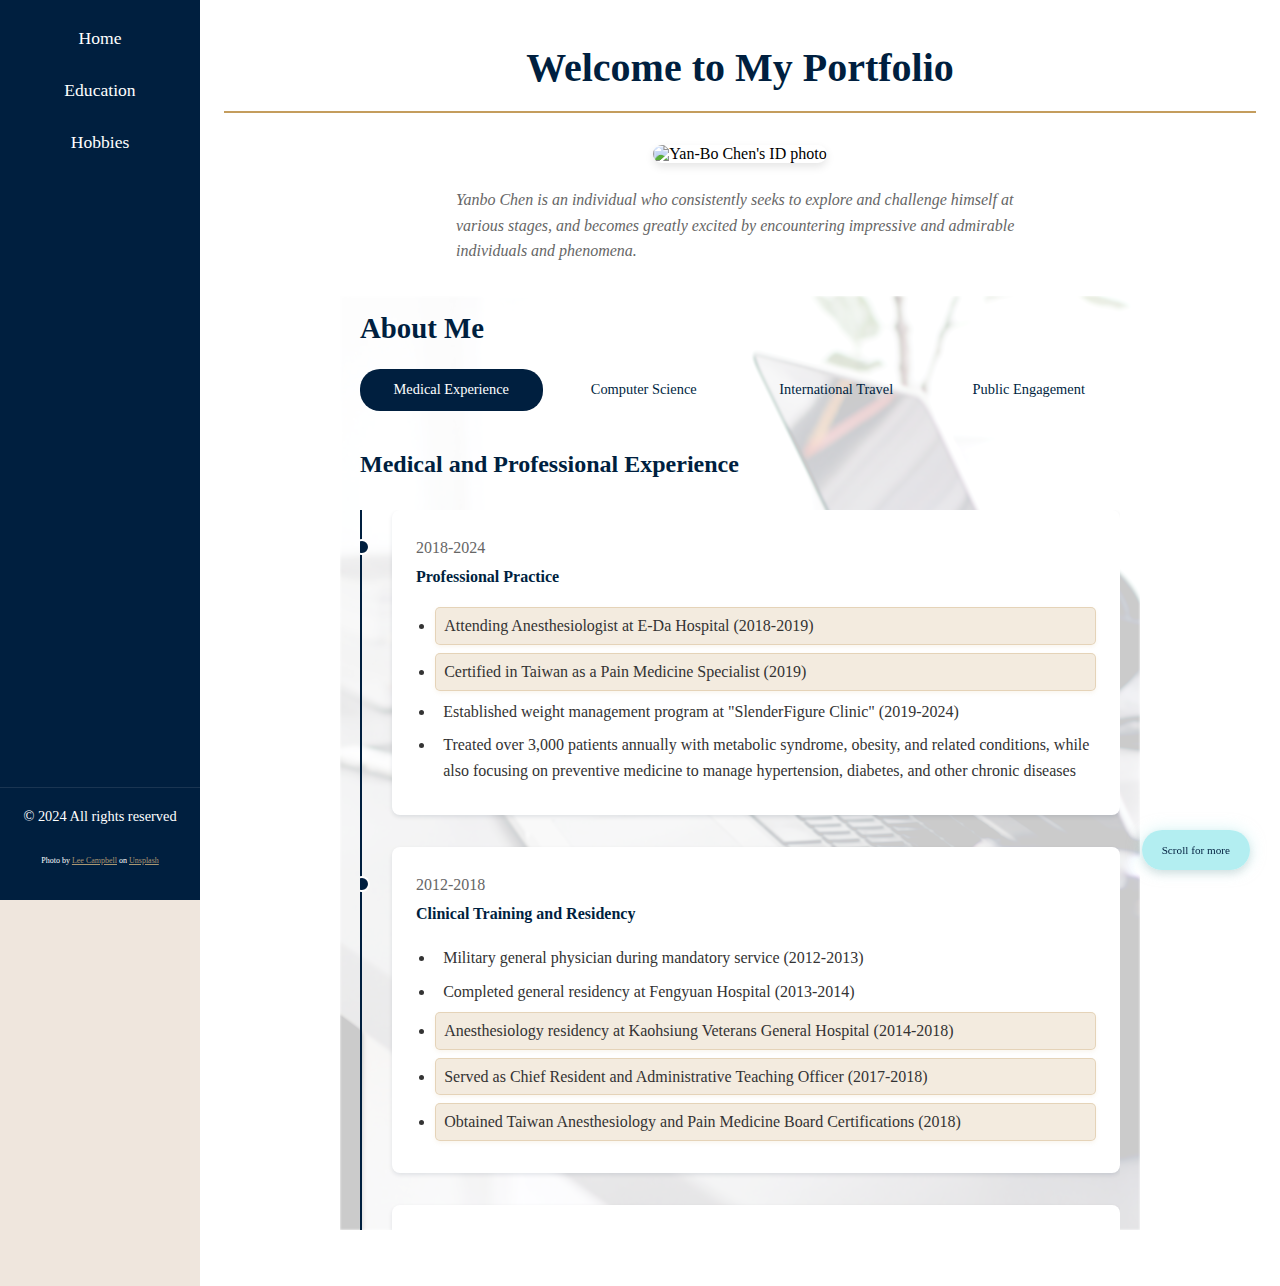
==== index.html @ 36103941 "Initial commit - Clean previous version" ====
<!DOCTYPE html>
<html lang="en">
  <head>
    <meta charset="UTF-8" />
    <meta name="viewport" content="width=device-width, initial-scale=1.0" />
    <title>My Portfolio</title>
    <link rel="stylesheet" href="css/styles.css" />
    <script
      src="https://kit.fontawesome.com/09c15b7369.js"
      crossorigin="anonymous"
    ></script>
    <link
      rel="apple-touch-icon"
      sizes="180x180"
      href="images/apple-touch-icon.png"
    />
    <link
      rel="icon"
      type="image/png"
      sizes="32x32"
      href="images/favicon-32x32.png"
    />
    <link
      rel="icon"
      type="image/png"
      sizes="16x16"
      href="images/favicon-16x16.png"
    />
    <!-- 
      Web App Manifest - for PWA functionality
      Enable this when website needs to be installed as a mobile app
    -->
    <!-- <link rel="manifest" href="images/site.webmanifest" /> -->
  </head>
  <body class="home-page">
    <header>
      <div class="menu-toggle">
        <i class="fas fa-bars"></i>
      </div>
      <nav>
        <ul>
          <li><a href="index.html">Home</a></li>
          <li><a href="pages/education.html">Education</a></li>
          <li><a href="pages/hobbies.html">Hobbies</a></li>
        </ul>
      </nav>
    </header>

    <main>
      <h1>Welcome to My Portfolio</h1>

      <section id="about">
        <figure class="profile-image">
          <img
            src="https://lh3.googleusercontent.com/pw/ABLVV87aIvjMfpDt_f3lPM8A58TFDHFd1WlreyzbtjZ3qidfzydLJhsHcMszNxbcqSygj932Uq3EcfHU3iHAlIDYt59GquKuINVDkhspuS5ZCKDH9f6bf4Z9hyGReOhyr0jNf2o8Z6XLW4stBTdEf0fGYb4Fjw=w1200-h1200-s-no?authuser=0"
            alt="Yan-Bo Chen's ID photo"
          />
          <figcaption>
            Yanbo Chen is an individual who consistently seeks to explore and
            challenge himself at various stages, and becomes greatly excited by
            encountering impressive and admirable individuals and phenomena.
          </figcaption>
        </figure>

        <div class="text-wrapper">
          <div class="about-content">
            <h2>About Me</h2>
            <div class="about-text">
              <div class="timeline-nav">
                <a href="#medical" class="active">Medical Experience</a>
                <a href="#cs">Computer Science</a>
                <a href="#international">International Travel</a>
                <a href="#engagement">Public Engagement</a>
              </div>

              <div id="medical" class="timeline-section">
                <h3>Medical and Professional Experience</h3>
                <div class="timeline">
                  <div class="timeline-items">
                    <!-- Timeline items in chronological order -->
                    <div class="timeline-item">
                      <span class="date">2004-2011</span>
                      <h4>Medical Education and Training</h4>
                      <ul>
                        <li>
                          Enrolled in School of Medicine at National Yang Ming
                          Chiao Tung University
                        </li>
                        <li>
                          Acquired systematic knowledge through problem-based
                          learning (PBL)
                        </li>
                        <li>
                          Completed clerkship at Taipei Veterans General
                          Hospital (2009-2010)
                        </li>
                        <li>
                          Internship at multiple hospitals across Taiwan
                          (2010-2011)
                        </li>
                        <li>
                          Graduated and passed Taiwan National Medical Licensing
                          Examination (2011)
                        </li>
                      </ul>
                    </div>
                    <div class="timeline-item">
                      <span class="date">2012-2018</span>
                      <h4>Clinical Training and Residency</h4>
                      <ul>
                        <li>
                          Military general physician during mandatory service
                          (2012-2013)
                        </li>
                        <li>
                          Completed general residency at Fengyuan Hospital
                          (2013-2014)
                        </li>
                        <li class="highlight-background">
                          Anesthesiology residency at Kaohsiung Veterans General
                          Hospital (2014-2018)
                        </li>
                        <li class="highlight-background">
                          Served as Chief Resident and Administrative Teaching
                          Officer (2017-2018)
                        </li>
                        <li class="highlight-background">
                          Obtained Taiwan Anesthesiology and Pain Medicine Board
                          Certifications (2018)
                        </li>
                      </ul>
                    </div>
                    <div class="timeline-item">
                      <span class="date">2018-2024</span>
                      <h4>Professional Practice</h4>
                      <ul>
                        <li class="highlight-background">
                          Attending Anesthesiologist at E-Da Hospital
                          (2018-2019)
                        </li>
                        <li class="highlight-background">
                          Certified in Taiwan as a Pain Medicine Specialist
                          (2019)
                        </li>
                        <li>
                          Established weight management program at
                          "SlenderFigure Clinic" (2019-2024)
                        </li>
                        <li>
                          Treated over 3,000 patients annually with metabolic
                          syndrome, obesity, and related conditions, while also
                          focusing on preventive medicine to manage
                          hypertension, diabetes, and other chronic diseases
                        </li>
                      </ul>
                    </div>
                  </div>
                </div>
              </div>

              <div id="cs" class="timeline-section">
                <h3>Computer Science and Interdisciplinary Learning</h3>
                <div class="timeline">
                  <div class="timeline-items">
                    <!-- Timeline items in chronological order -->
                    <div class="timeline-item">
                      <span class="date">2018-2021</span>
                      <h4>Initial Steps in Tech</h4>
                      <ul>
                        <li>
                          Authorized by Dr. Liu Yanqing, the then
                          Editor-in-Chief of Taiwan Pain Journal: Assisted in
                          completing the initial digital version of the
                          <a
                            href="https://tbs.pain.org.tw/"
                            class="taiwan-pain-link"
                            target="_blank"
                            rel="noopener"
                            >Taiwan Pain Journal</a
                          >
                          (2018)
                        </li>
                        <li>
                          Completed a 3-month AI seminar: Manager training
                          program in Southern Taiwan, and collaborated with data
                          scientists and product managers to propose a draft of
                          a medical device product aimed at predicting the need
                          for intubation based on changes in respiratory rate,
                          with recommendations for early intervention (2019)
                        </li>
                        <li>
                          Studied data analytics at National Sun Yat-sen
                          University, using R (2020-2021)
                        </li>
                      </ul>
                    </div>
                    <div class="timeline-item">
                      <span class="date">2022-2023</span>
                      <h4>Academic Preparation</h4>
                      <ul>
                        <li>
                          Completed C programming at National Taipei University
                          of Technology (2022)
                        </li>
                        <li>
                          Studied linear algebra at National Yang Ming Chiao
                          Tung University（2022)
                        </li>
                        <li>Achieved GRE score of 322 (Q:167, V:155) (2022)</li>
                        <li>
                          Self-studied Data Structures and Algorithms (2023)
                        </li>
                        <li>Completed IELTS exam, score of 7.5 (2023)</li>
                      </ul>
                    </div>
                    <div class="timeline-item">
                      <span class="date">2023-Present</span>
                      <h4>Further Steps and Follow-up Preparation</h4>
                      <ul>
                        <li class="highlight-background">
                          Accepted into Align MSCS program of Northeastern
                          University, enrolled in Fall 2024
                        </li>
                        <li>
                          Learning HTML, CSS, and Git through freeCodeCamp
                        </li>
                        <li>
                          Planning personal projects and international
                          internships
                        </li>
                      </ul>
                    </div>
                  </div>
                </div>
              </div>

              <div id="international" class="timeline-section">
                <h3>International Travel</h3>
                <div class="timeline">
                  <div class="timeline-items">
                    <!-- Timeline items in chronological order -->
                    <div class="timeline-item">
                      <span class="date">2007</span>
                      <h4>European Exploration</h4>
                      <ul>
                        <li>
                          Solo backpacking trip to Germany and Switzerland
                        </li>
                        <li>
                          Visited Munich, Zugspitze, Bamberg, Cologne,
                          Heidelberg, Bern, and Zurich
                        </li>
                        <li>
                          Developed deep appreciation for European cultural
                          heritage
                        </li>
                      </ul>
                    </div>
                    <div class="timeline-item">
                      <span class="date">2010-2012</span>
                      <h4>Asia-Pacific Adventures</h4>
                      <ul>
                        <li>Self-guided trip to Singapore and Australia</li>
                        <li>
                          Participated in Global Citizen Island travel project
                        </li>
                      </ul>
                    </div>
                    <div class="timeline-item">
                      <span class="date">2018-2020</span>
                      <h4>Winter Sports Journey</h4>
                      <ul>
                        <li>First skiing experience in Furano, Hokkaido</li>
                        <li>Advanced skiing lessons in Naeba, Tokyo</li>
                        <li>
                          Further skiing practice at Sahoro Resort, Hokkaido
                        </li>
                      </ul>
                    </div>
                  </div>
                </div>
              </div>

              <div id="engagement" class="timeline-section">
                <h3>Personal Branding and Public Engagement</h3>
                <div class="timeline">
                  <div class="timeline-items">
                    <!-- Timeline items in chronological order -->
                    <div class="timeline-item">
                      <span class="date">2011-2018</span>
                      <h4>Early Publications and Devotion</h4>
                      <ul>
                        <li>
                          Contributed medical articles to Crown Culture Magazine
                          (2011-2013)
                        </li>
                        <li>Focused on patient care and medical humanities</li>
                      </ul>
                    </div>
                    <div class="timeline-item">
                      <span class="date">2018-2021</span>
                      <h4>Digital Presence</h4>
                      <ul>
                        <li>Launched personal blog (44,000+ views)</li>
                        <li>
                          Established Facebook page "Dr.YanboChen<span
                            lang="zh-TW"
                            >陳彥伯</span
                          >"
                        </li>
                        <li>Researched CAR-T immunotherapy applications</li>
                      </ul>
                    </div>
                    <div class="timeline-item">
                      <span class="date">2021-2022</span>
                      <h4>Media Appearances</h4>
                      <ul>
                        <li>Featured on Minshi TV's Medical Alliance</li>
                        <li>
                          Contributed as a guest on EBC Finance's Yu Meets New
                          Classmates, discussing health and wellness topics
                          related to weight management.
                        </li>
                        <li>
                          Shared expertise on health and wellness on
                          Nutritionist Light Meals podcast, one of Taiwan's most
                          reputable and well-known nutrition and health
                          supplement companies, and with the Taiwan Cancer
                          Foundation
                        </li>
                      </ul>
                    </div>
                  </div>
                </div>
              </div>
            </div>
          </div>
        </div>
      </section>

      <!-- if content is long, add a "read more" anchor link -->
      <section id="details">
        <!-- more details -->
      </section>
    </main>

    <footer>
      <p>&copy; 2024 All rights reserved</p>
      <div class="social-links">
        <!-- Add your GitHub profile link here -->
        <a
          href="https://github.com/YanBoChen0928"
          target="_blank"
          rel="noopener noreferrer"
        >
          <i class="fab fa-github"></i>
        </a>
        <!-- Add your Northeastern email here -->
        <a href="mailto:chen.yanbo@northeastern.edu">
          <i class="fas fa-envelope"></i>
        </a>
      </div>
      <p class="photo-credit">
        Photo by
        <a
          href="https://unsplash.com/@leecampbell?utm_content=creditCopyText&utm_medium=referral&utm_source=unsplash"
          target="_blank"
          rel="noopener"
          >Lee Campbell</a
        >
        on
        <a
          href="https://unsplash.com/photos/silver-imac-turned-on-inside-room-DtDlVpy-vvQ?utm_content=creditCopyText&utm_medium=referral&utm_source=unsplash"
          target="_blank"
          rel="noopener"
          >Unsplash</a
        >
      </p>
    </footer>
    <script src="js/script.js"></script>
  </body>
</html>
---- css/styles.css ----
/* 1. Basic reset and global styles */
* {
  margin: 0;
  padding: 0;
  box-sizing: border-box;
}

@import url("https://fonts.googleapis.com/css2?family=Open+Sans:ital,wght@0,300..800;1,300..800&family=Roboto:ital,wght@0,100..900;1,100..900&display=swap");
@import url("https://fonts.googleapis.com/css2?family=Noto+Sans+HK:wght@100..900&family=Open+Sans:ital,wght@0,300..800;1,300..800&family=Roboto:ital,wght@0,100..900;1,100..900&display=swap");

body {
  display: flex;
  min-height: 100vh;
  background-color: #efe6dd; /* Light background */
  font-family: "Open Sans", "Roboto", serif;
  font-optical-sizing: auto;
  font-weight: 400;
  font-style: normal;
  font-variation-settings: "wdth" 100;
}

[lang="zh-TW"] {
  font-family: "Noto Sans HK", serif;
}

.text-wrapper {
  max-width: calc(1200px - 200px);
  width: 80vw; /* 80% of viewport width */
  margin: 0 auto; /* Center the text */
  position: relative;
  z-index: 1; /* Ensure text is above the background */
  padding: 0 3rem; /* Add padding here instead */
}

.about-content {
  position: relative;
  overflow: hidden; /*ensure the pseudo-element does not exceed the boundary*/
}

.about-content::before,
.education-section::before,
.hobbies-section::before {
  content: "";
  position: absolute;
  top: 0;
  left: 0;
  right: 0;
  bottom: 0;
  background-image: url("../images/education-background.jpg");
  background-size: cover;
  background-position: center;
  filter: blur(5px);
  z-index: -1;
  opacity: 0.5;
}

.about-content::before {
  background-image: url("../images/About-me-background.jpg");
  opacity: 0.2;
  filter: blur(1px) brightness(0.8) contrast(2);
}

.hobbies-section::before {
  background-image: url("../images/hobbies-background.jpg");
  filter: blur(2px);
}

/* 2. Layout styles */
/* Left side navigation */
header {
  width: 200px;
  background-color: #001f3f; /* Deep indigo blue */
  padding: 20px;
  position: fixed;
  height: 100vh;
  left: 0;
  top: 0;
}

nav {
  padding-bottom: 100px;
  text-align: center; /* Center navigation text */
}

nav ul {
  list-style: none;
}

nav ul li {
  margin-bottom: 15px;
}

nav ul li a {
  text-decoration: none;
  color: #ffffff;
  font-size: 1.1em;
  transition: color 0.3s ease;
  display: block; /* Make entire area clickable */
  padding: 8px 0; /* Increase clickable area */
}

nav ul li a:hover {
  color: #c49d5d; /* Keep existing gold text color */
  background-color: rgba(196, 157, 93, 0.15); /* Subtle gold background */
}

/* Main content area */
main {
  margin-left: 200px;
  padding: 1.5rem;
  flex-grow: 1;
  background-color: #ffffff; /* Pure white background */
  min-height: 100vh; /* Ensure main content takes full height */
  position: relative; /* Add this */
  z-index: 1; /* Add this to ensure main content stays above header in mobile */
}

/* Footer */
footer {
  position: fixed;
  bottom: 0;
  left: 0;
  width: 200px;
  background-color: #001f3f; /* Match header color */
  padding: 20px;
  text-align: center;
  border-top: 1px solid rgba(255, 255, 255, 0.1); /* Subtle separator */
}

footer p {
  font-size: 0.9em;
  margin-bottom: 15px;
  color: #ffffff; /* Text color: White */
}

/* Photo credit styles */
.photo-credit {
  font-size: 0.5rem !important; /* Override the footer p font-size */
  color: white !important; /* Make it more visible */
  margin-top: 1rem;
}

.photo-credit a {
  color: rgba(241, 201, 136, 0.7) !important; /* Match text color */
  text-decoration: underline;
}

.social-links {
  margin-top: 15px;
  display: flex;
  justify-content: center;
  gap: 20px;
}

.social-links a {
  color: #ffffff; /* Icon color: White */
  font-size: 1.5em;
  transition: color 0.3s ease, transform 0.2s ease;
  display: inline-block;
}

.social-links a:hover {
  color: #7fa99b; /* Accent 3: Muted Blue-Green for hover */
  transform: scale(1.1);
}

/* Headings */
h1 {
  color: #001f3f; /* Match primary color */
  margin-bottom: 30px;
  font-size: 2.5em;
  text-align: center;
  padding: 20px 0;
  border-bottom: 2px solid #c49d5d;
}

/* Visited link color */
nav ul li a:visited {
  color: #efe6dd;
}

/* Profile image section */
.profile-image {
  display: flex;
  flex-direction: column;
  align-items: center;
  justify-content: center;
  text-align: center;
  width: 100%; /* Full width of container */
  margin: 2rem auto;
  padding: 0 20px;
}

/* Profile image styling */
.profile-image img {
  width: auto; /* Let the image determine its width */
  height: auto; /* Maintains aspect ratio */
  max-width: 400px; /* Maximum width for desktop */
  max-height: 400px; /* Maximum height for desktop */
  border-radius: 10px;
  box-shadow: 0 4px 8px rgba(0, 0, 0, 0.1);
  object-fit: contain; /* Ensures image fits without cropping */
}

.profile-image figcaption {
  text-align: left;
  margin-top: 1.5rem;
  color: #666;
  font-style: italic;
  line-height: 1.6;
  padding: 0 1rem;
  max-width: 600px; /* Limit the width of caption text */
}

/* Hamburger menu icon */
.menu-toggle {
  display: none;
  font-size: 1.5em;
  color: #ffffff;
  cursor: pointer;
  padding: 15px 20px;
  text-align: right;
}

/* 4. Content area styles */
.about-content {
  max-width: 800px;
  margin: 2rem auto;
  padding: 0 20px;
}

.about-content h2 {
  color: #001f3f;
  margin: 1rem 0 1.5rem;
  font-size: 1.8em;
}

.about-text {
  line-height: 1.8;
  color: #333;
}

.about-text p {
  margin-bottom: 1rem;
}

/* Timeline Navigation - Horizontal layout */
.timeline-nav {
  display: flex;
  justify-content: space-between; /* Distribute items evenly */
  width: 100%;
  margin-bottom: 2rem;
  flex-wrap: nowrap; /* Keep items in one line */
  gap: 10px; /* Space between items */
}

.timeline-nav a {
  color: #001f3f;
  text-decoration: none;
  padding: 8px 12px; /* Reduced padding for better fit */
  border-radius: 20px;
  transition: all 0.3s ease;
  white-space: nowrap; /* Prevent text wrapping */
  font-size: 0.9em; /* Slightly smaller font */
  flex: 1; /* Equal width distribution */
  text-align: center;
}

/* Active state - keep original dark blue */
.timeline-nav a.active {
  background-color: #001f3f;
  color: white;
}

/* Hover state - show gold color (only when not active) */
.timeline-nav a:not(.active):hover {
  background-color: rgba(196, 157, 93, 0.2); /* golden transparent */
  color: #001f3f;
  box-shadow: 0 2px 4px rgba(196, 157, 93, 0.1);
}

/* Timeline Section with reverse order */
.timeline {
  position: relative;
  padding-left: 2rem;
  max-height: 80vh;
  overflow-y: auto;
  scrollbar-width: none;
  -ms-overflow-style: none;
}

/* Vertical line for timeline */
.timeline::before {
  content: "";
  position: absolute;
  left: 0;
  top: 0;
  height: 100%;
  width: 2px;
  background-color: #001f3f;
}

/* Timeline items container */
.timeline .timeline-items {
  display: flex;
  flex-direction: column-reverse; /* This will reverse the order of items */
}

/* Timeline item and dots */
.timeline-item {
  width: 100%;
  background-color: white;
  margin-bottom: 2rem;
  padding: 1.5rem;
  border-radius: 8px;
  box-shadow: 0 2px 4px rgba(0, 31, 63, 0.1);
  position: relative;
}

/* Timeline dots */
.timeline-item::before {
  content: "";
  position: absolute;
  left: -2.4rem;
  top: 1.8rem;
  width: 12px;
  height: 12px;
  border-radius: 50%;
  background-color: #001f3f;
  border: 2px solid white;
}

/* Hide Chrome scrollbar */
.timeline::-webkit-scrollbar {
  display: none;
}

/* Base styles for scroll indicator - Desktop version */
.timeline::after {
  content: "Scroll for more";
  position: fixed;
  bottom: 30px;
  right: 30px;
  padding: 10px 20px;
  background: rgba(175, 237, 240, 0.95);
  color: #001f3f;
  font-size: 0.7em;
  border-radius: 20px;
  opacity: 0;
  transition: opacity 0.3s ease;
  z-index: 1000;
  box-shadow: 0 4px 8px rgba(0, 0, 0, 0.1), 0 0 15px rgba(175, 237, 240, 0.5); /* Added shadow with transparency */
}

/* Show scroll indicator when content overflows */
.timeline.has-overflow::after {
  opacity: 1;
}

/* Timeline content styling */
.timeline-item h4 {
  color: #001f3f;
  margin-bottom: 1rem;
}

/* Timeline content styling */
.timeline-item ul {
  margin-left: 1.2rem;
  line-height: 1.6;
  list-style-type: disc !important; /* Force bullet points */
}

.timeline-item ul li {
  margin-bottom: 0.5rem;
  color: #333;
  padding-left: 0.5rem;
  display: list-item !important; /* Force list item display */
  list-style-position: outside; /* Keep bullets outside */
}

a.taiwan-pain-link {
  color: blue;
  text-decoration: underline;
}

a.taiwan-pain-link:hover {
  font-weight: bold;
  text-decoration: none;
}

a.taiwan-pain-link:visited {
  color: rgba(196, 157, 93, 0.2);
}

/* PC */
li.highlight-background {
  background-color: rgba(196, 157, 93, 0.2);
  color: #001f3f;
  padding: 5px 10px;
  border-radius: 5px;
  margin: 2px 0;
  border: 1px solid rgba(196, 157, 93, 0.3);
  box-shadow: 0 2px 4px rgba(196, 157, 93, 0.1);
  list-style-position: inside;
}

.timeline-item .date {
  color: #666;
  font-size: 1em;
  margin-bottom: 0.5rem;
}

h3 {
  color: #001f3f;
  margin: 1rem 0 1.5rem;
  font-size: 1.5rem;
}

/* University Information Section - Education page */
.University-info {
  max-width: 100%;
  margin: 2rem auto;
  padding: 1rem;
  display: grid;
  grid-template-columns: 300px 1fr; /* Logo and info side by side */
  gap: 1.2rem;
  align-items: start;
  background-color: rgba(255, 255, 255, 0.7);
  padding: 1.2rem;
  border-radius: 5px;
}

/* University Logo */
.NEU-logo {
  width: 100%;
  max-width: 300px;
  height: auto;
  object-fit: contain;
  transition: transform 0.3s ease;
}

.NEU-logo:hover {
  transform: scale(1.02);
}

/* University Information */
.NEU-info {
  padding: 1rem 0;
}

.NEU-info h2 {
  color: #001f3f;
  font-size: 1.6em;
  margin-bottom: 1rem;
}

.NEU-info p {
  color: #666;
  font-size: 1.1em;
  margin-bottom: 2rem;
}

/* Course Lists */
.University-info h3 {
  color: #001f3f;
  font-size: 1.4em;
  margin: 1rem 0 0.5rem;
  grid-column: 1 / -1; /* Span full width */
}

.courses-list {
  list-style-type: disc;
  margin-left: 1.2rem;
  line-height: 1.6;
  grid-column: 1 / -1; /* Span full width */
}

.courses-list li {
  color: #333;
  margin-bottom: 0.8rem;
  padding-left: 0.5rem;
}

/* Hobbies Section Styles */
.hobbies-section {
  position: relative;
  width: 100%;
  padding: 2rem 0; /* Remove horizontal padding */
  overflow: visible;
}

.hobbies-section h2 {
  color: #001f3f;
  margin-bottom: 2rem;
  font-size: 1.8em;
  text-align: center;
}

.hobbies-list {
  width: 100%;
  list-style: none;
  counter-reset: hobbies-counter;
  padding: 0;
  margin: 0;
}

.hobbies-list li {
  background: white;
  margin-bottom: 2rem;
  padding: 1.5rem;
  border-radius: 8px;
  box-shadow: 0 2px 4px rgba(0, 31, 63, 0.1);
  position: relative;
  transition: transform 0.3s ease, box-shadow 0.3s ease;
  counter-increment: hobbies-counter;
  margin-left: 40px; /* Add margin for number positioning */
}

.hobbies-list li:hover {
  transform: translateY(-2px);
  box-shadow: 0 4px 8px rgba(0, 31, 63, 0.2);
}

.hobbies-list li::before {
  content: counter(hobbies-counter) ".";
  position: absolute;
  left: -40px;
  top: 1.5rem;
  width: 30px;
  height: 30px;
  background: #001f3f;
  color: white;
  border-radius: 50%;
  display: flex;
  align-items: center;
  justify-content: center;
  font-weight: bold;
  z-index: 2;
}

.hobbies-list h3 {
  color: #001f3f;
  margin-bottom: 1rem;
  font-size: 1.4em;
}

.hobbies-list p {
  color: #333;
  line-height: 1.6;
}

.hobbies-list li p {
  margin-bottom: 1rem;
  padding: 0.8rem;
  background: rgba(239, 230, 221, 0.3);
  border-radius: 6px;
  transition: transform 0.2s ease;
}

.hobbies-list li p:hover {
  transform: translateX(5px);
}

.hobbies-list li p strong {
  color: #001f3f;
  display: inline-block;
  margin-right: 0.3rem;
}

/* Background pseudo-element */
.hobbies-section::before {
  content: "";
  position: absolute;
  top: 0;
  left: 0;
  right: 0;
  bottom: 0;
  background-image: url("../images/hobbies-background.jpg");
  background-size: cover;
  background-position: center;
  filter: blur(2px);
  z-index: -1;
  opacity: 0.5;
}

/* 7. Responsive Design - All media queries */
@media screen and (max-width: 768px) {
  /* Layout responsive */
  body {
    flex-direction: column;
  }

  /* Header responsive */
  header {
    width: 100%;
    height: auto;
    position: sticky;
    top: 0;
    z-index: 2;
    padding: 0;
    background-color: #001f3f;
  }

  /* Navigation responsive */
  nav {
    display: none;
    padding-bottom: 1rem;
    transition: box-shadow 0.3s ease, background-color 0.3s ease;
  }

  nav.active {
    display: block;
    background-color: #001f3f;
    width: 100%;
    position: absolute;
    top: 100%;
    left: 0;
    box-shadow: 0 8px 16px rgba(0, 0, 0, 0.3);
    height: auto; /* Adjusted height by the content */
  }

  nav.active:hover {
    /*only active and hover */
    display: block;
    background-color: #a7c7e7; /* light blue */
    box-shadow: 0 12px 24px rgba(0, 0, 0, 0.4);
    transition: box-shadow 0.3s ease-in-out, background-color 0.3s ease-in-out;
  }

  nav ul {
    padding: 0;
    display: flex;
    flex-direction: column;
  }

  nav ul li {
    margin: 0;
    border-top: 1px solid rgba(255, 255, 255, 0.1);
    width: 100%;
  }

  nav ul li a {
    padding: 12px 20px;
    display: block;
    transition: background-color 0.3s ease;
    width: 100%;
    text-align: center;
  }

  nav ul li:last-child {
    border-bottom: 1px solid rgba(255, 255, 255, 0.1); /* for the last item add bottom border */
  }

  .menu-toggle {
    display: block;
  }

  main {
    margin-left: 0;
    width: 100%;
    padding: 1rem;
    padding-top: 20px; /* adequate space for the header */
  }

  .highlight-background {
    background-color: #f4e04d;
    color: #1f2a44;
    padding: 0.1rem;
    border-radius: 5px;
  }

  footer {
    width: 100%;
    position: relative;
    margin-top: auto;
  }

  .photo-credit {
    margin-top: 0.5rem;
  }

  .profile-image {
    padding: 0 10px;
  }

  .profile-image img {
    max-width: 300px;
    max-height: 300px;
  }

  /* Timeline responsive */
  .timeline-nav {
    flex-wrap: wrap; /* Allow wrapping on smaller screens */
    justify-content: center;
    gap: 8px;
  }

  .timeline-nav a {
    font-size: 0.85em;
    padding: 6px 10px;
    min-width: 120px; /* Minimum width for better touch targets */
  }

  /* University responsive */
  .University-info {
    grid-template-columns: 1fr;
    text-align: center;
  }

  .NEU-logo {
    max-width: 250px;
    margin: 0 auto;
  }

  .NEU-info {
    padding: 1rem 0;
  }

  .NEU-info h2 {
    font-size: 1.6em;
  }

  .courses-list {
    margin-left: 2rem;
  }

  .timeline::after {
    bottom: 20px;
    right: 20px;
    font-size: 0.8em;
    padding: 6px 12px;
    background: rgba(0, 31, 63, 0.9);
    color: #fff;
  }

  .hobbies-list li {
    margin-left: 40px;
  }

  .hobbies-list li::before {
    left: -35px;
    width: 25px;
    height: 25px;
    font-size: 0.9em;
  }

  .hobbies-list li p {
    margin-left: 40px;
  }

  .text-wrapper {
    padding: 0 2rem;
  }
}

@media screen and (max-width: 480px) {
  h1 {
    font-size: 2em;
  }

  .profile-image {
    padding: 0 5px;
  }

  .profile-image img {
    max-width: 250px; /* Even smaller for phones */
    max-height: 250px;
  }

  .profile-image figcaption {
    font-size: 1.5rem;
    margin-top: 1rem;
  }

  .University-info {
    padding: 0.5rem;
  }

  .NEU-logo {
    max-width: 200px;
  }

  .NEU-info h2 {
    font-size: 1.4em;
  }

  .courses-list {
    margin-left: 1rem;
    font-size: 0.9em;
  }

  .timeline-nav {
    flex-direction: column; /* Stack vertically on very small screens */
    align-items: center;
  }

  .timeline-nav a {
    width: 100%;
    font-size: 1em;
    padding: 8px 16px;
  }

  .hobbies-section {
    padding: 0 10px;
  }

  .hobbies-list li {
    padding: 1rem;
    margin-left: 30px;
  }

  .hobbies-list li::before {
    left: -30px;
    width: 22px;
    height: 22px;
    font-size: 0.8em;
  }

  .hobbies-list li p {
    margin-left: 30px;
  }

  .text-wrapper {
    padding: 0 1rem;
  }
}
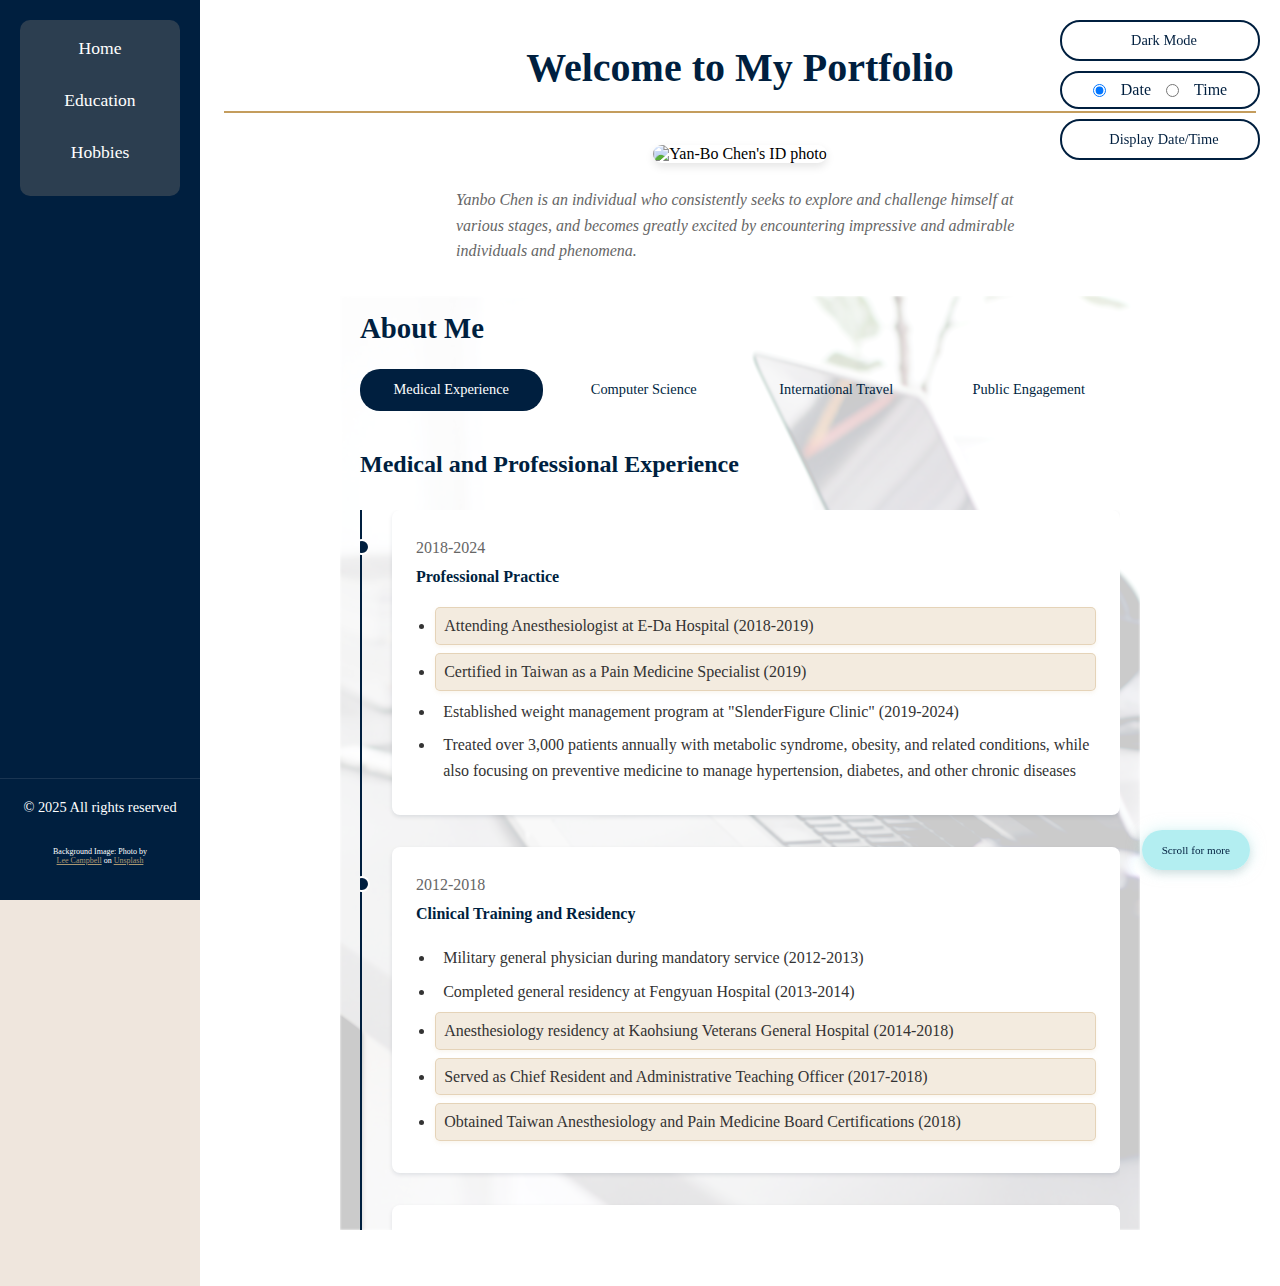
==== commit ff591d26: "Revise from previous other branch" ====
--- a/index.html
+++ b/index.html
@@ -33,6 +33,27 @@
     <!-- <link rel="manifest" href="images/site.webmanifest" /> -->
   </head>
   <body class="home-page">
+    <div class="control-panel">
+      <button id="theme-toggle" class="theme-toggle-btn">
+        <i class="fas fa-moon"></i>
+        <span>Dark Mode</span>
+      </button>
+      
+      <div class="date-time-container">
+        <div class="radio-group">
+          <input type="radio" id="date-radio" name="date-time" value="date" checked>
+          <label for="date-radio">Date</label>
+          <input type="radio" id="time-radio" name="date-time" value="time">
+          <label for="time-radio">Time</label>
+        </div>
+        <button id="date-time-button" class="theme-toggle-btn">
+          <i class="fas fa-clock"></i>
+          <span>Display Date/Time</span>
+        </button>
+        <p id="date-time-output"></p>
+      </div>
+    </div>
+
     <header>
       <div class="menu-toggle">
         <i class="fas fa-bars"></i>
@@ -345,7 +366,7 @@
     </main>
 
     <footer>
-      <p>&copy; 2024 All rights reserved</p>
+      <p>&copy; 2025 All rights reserved</p>
       <div class="social-links">
         <!-- Add your GitHub profile link here -->
         <a
@@ -361,20 +382,22 @@
         </a>
       </div>
       <p class="photo-credit">
-        Photo by
-        <a
-          href="https://unsplash.com/@leecampbell?utm_content=creditCopyText&utm_medium=referral&utm_source=unsplash"
-          target="_blank"
-          rel="noopener"
-          >Lee Campbell</a
-        >
-        on
-        <a
-          href="https://unsplash.com/photos/silver-imac-turned-on-inside-room-DtDlVpy-vvQ?utm_content=creditCopyText&utm_medium=referral&utm_source=unsplash"
-          target="_blank"
-          rel="noopener"
-          >Unsplash</a
-        >
+        <span class="first-line">Background Image: Photo by<br /></span>
+        <span class="second-line">
+          <a
+            href="https://unsplash.com/@leecampbell?utm_content=creditCopyText&utm_medium=referral&utm_source=unsplash"
+            target="_blank"
+            rel="noopener"
+            >Lee Campbell</a
+          >
+          on
+          <a
+            href="https://unsplash.com/photos/silver-imac-turned-on-inside-room-DtDlVpy-vvQ?utm_content=creditCopyText&utm_medium=referral&utm_source=unsplash"
+            target="_blank"
+            rel="noopener"
+            >Unsplash</a
+          >
+        </span>
       </p>
     </footer>
     <script src="js/script.js"></script>
--- a/css/styles.css
+++ b/css/styles.css
@@ -78,8 +78,11 @@
 }
 
 nav {
-  padding-bottom: 100px;
   text-align: center; /* Center navigation text */
+  height: auto;
+  background-color: #2c3e50;
+  border-radius: 10px; /* Rounded left corners */
+  padding: 10px;
 }
 
 nav ul {
@@ -97,6 +100,7 @@
   transition: color 0.3s ease;
   display: block; /* Make entire area clickable */
   padding: 8px 0; /* Increase clickable area */
+  border-radius: 10px; /* Rounded corners */
 }
 
 nav ul li a:hover {
@@ -678,6 +682,15 @@
   .photo-credit {
     margin-top: 0.5rem;
   }
+  .first-line::after {
+    content: "";
+    display: block;
+  }
+
+  .second-line {
+    display: block; /* Make this part appear on the next line */
+    white-space: nowrap;
+  }
 
   .profile-image {
     padding: 0 10px;
@@ -824,3 +837,148 @@
     padding: 0 1rem;
   }
 }
+
+/* 控制面板容器 */
+.control-panel {
+    position: fixed;
+    top: 20px;
+    right: 20px;
+    display: flex;
+    flex-direction: column;
+    gap: 10px;
+    z-index: 1000;
+}
+
+/* Theme toggle button */
+.theme-toggle-btn {
+    display: flex;
+    align-items: center;
+    padding: 10px 15px;
+    border-radius: 20px;
+    border: 2px solid #001f3f;
+    background-color: #ffffff;
+    color: #001f3f;
+    cursor: pointer;
+    font-family: inherit;
+    font-size: 0.9em;
+    gap: 8px;
+    transition: all 0.3s ease;
+    width: 100%; /* 使用容器的全宽 */
+    justify-content: center; /* 居中对齐 */
+}
+
+/* Date Time Container */
+.date-time-container {
+    display: flex;
+    flex-direction: column;
+    align-items: flex-end;
+    gap: 10px;
+    width: 200px; /* 固定容器宽度 */
+}
+
+.radio-group {
+    background-color: #ffffff;
+    padding: 8px 15px;
+    border-radius: 20px;
+    border: 2px solid #001f3f;
+    display: flex;
+    gap: 15px;
+    align-items: center;
+    width: 100%; /* 使用容器的全宽 */
+    justify-content: center; /* 居中对齐 */
+}
+
+.radio-group label {
+    color: #001f3f;
+    cursor: pointer;
+}
+
+#date-time-button {
+    width: 100%;
+}
+
+#date-time-output {
+    display: none;
+    margin: 0;
+    padding: 8px 15px;
+    background-color: #ffffff;
+    border: 2px solid #001f3f;
+    border-radius: 20px;
+    color: #001f3f;
+    width: 100%; /* 使用容器的全宽 */
+    text-align: center;
+}
+
+/* Dark theme styles */
+.dark-theme {
+    background-color: #1a1a1a;
+    color: #e0e0e0;
+}
+
+.dark-theme main {
+    background-color: #2c2c2c;
+    color: #e0e0e0;
+}
+
+.dark-theme h1,
+.dark-theme h2,
+.dark-theme h3,
+.dark-theme h4 {
+    color: #c49d5d;
+}
+
+/* Dark theme styles for buttons and containers */
+.dark-theme .theme-toggle-btn,
+.dark-theme .radio-group,
+.dark-theme #date-time-output {
+    width: 100%;
+    background-color: #333;
+    border-color: #c49d5d;
+    color: #e0e0e0;
+}
+
+.dark-theme .radio-group label {
+    color: #e0e0e0;
+}
+
+.dark-theme .theme-toggle-btn:hover {
+    background-color: #c49d5d;
+    color: #1a1a1a;
+}
+
+/* Dark theme styles for education page */
+.dark-theme .education-section {
+    color: #e0e0e0;
+}
+
+.dark-theme .University-info {
+    background-color: #333;
+    box-shadow: 0 2px 4px rgba(0, 0, 0, 0.2);
+}
+
+.dark-theme .courses-list li {
+    color: #e0e0e0;
+}
+
+.dark-theme .NEU-info p {
+    color: #c49d5d;
+}
+
+/* Dark theme styles for hobbies page */
+.dark-theme .hobbies-section {
+    color: #e0e0e0;
+}
+
+.dark-theme .hobbies-list li {
+    background-color: #333;
+    box-shadow: 0 2px 4px rgba(0, 0, 0, 0.2);
+}
+
+.dark-theme .hobbies-list li p {
+    background-color: rgba(196, 157, 93, 0.1);
+    color: #e0e0e0;
+}
+
+.dark-theme .hobbies-list li p strong {
+    color: #c49d5d;
+}
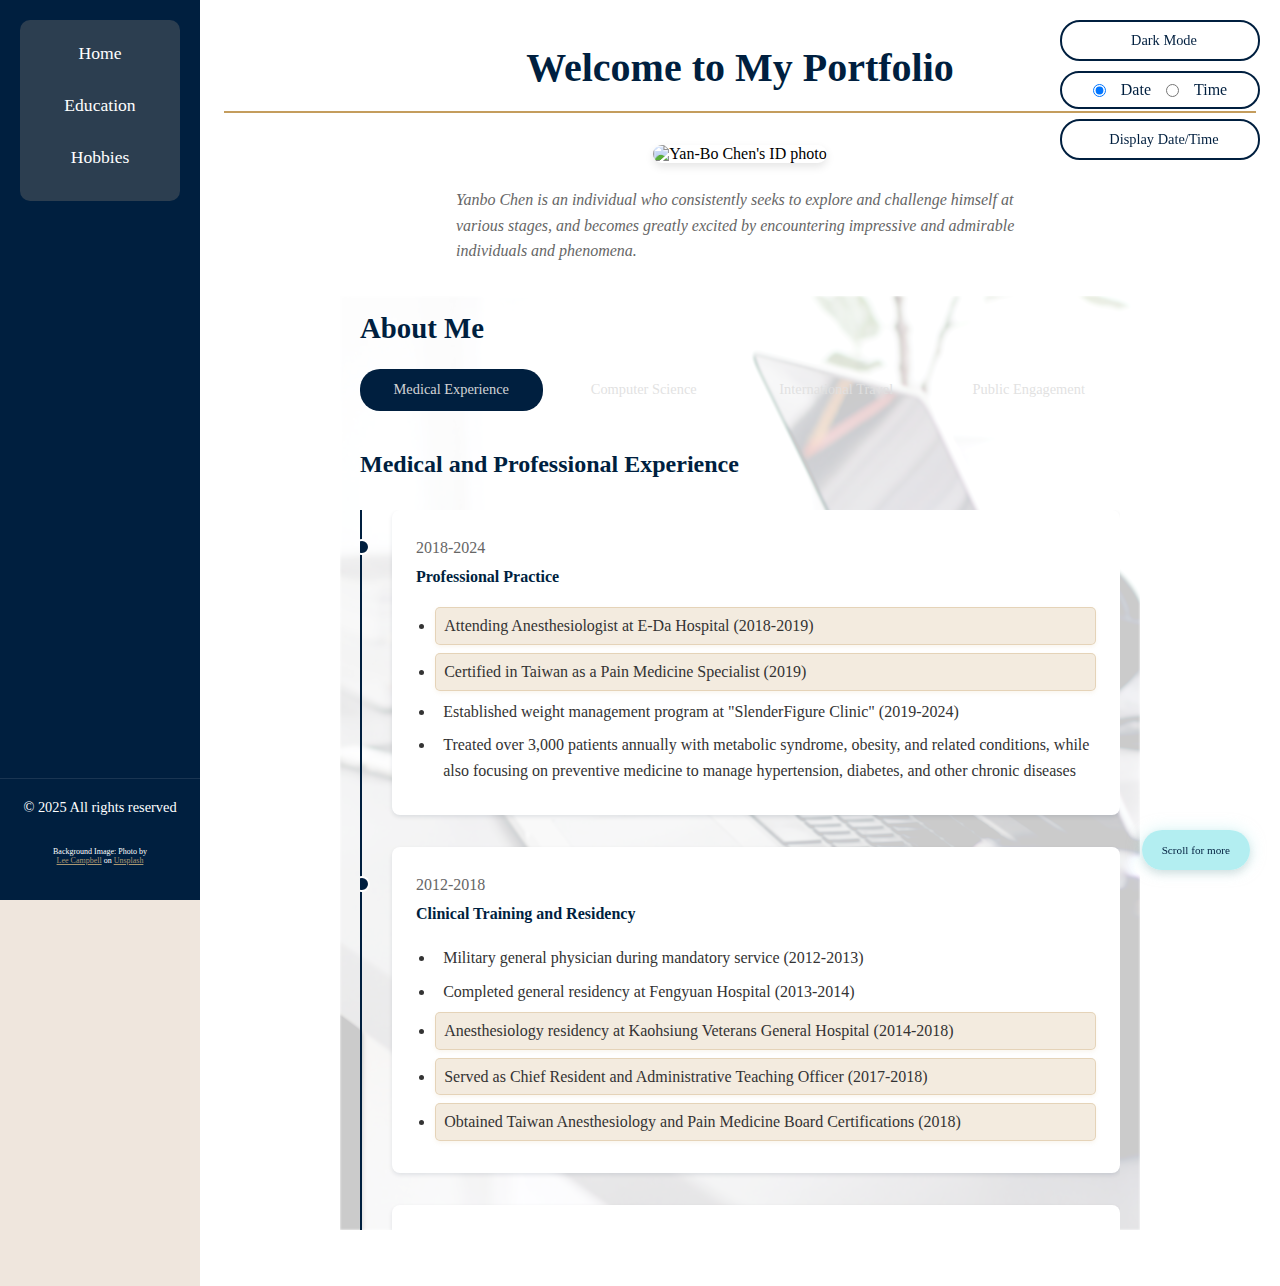
==== commit 1bfc8ca5: "Add VSCode settings and enhance CSS styles for better UI responsiveness esp in Dark Mode" ====
--- a/index.html
+++ b/index.html
@@ -38,12 +38,18 @@
         <i class="fas fa-moon"></i>
         <span>Dark Mode</span>
       </button>
-      
+
       <div class="date-time-container">
         <div class="radio-group">
-          <input type="radio" id="date-radio" name="date-time" value="date" checked>
+          <input
+            type="radio"
+            id="date-radio"
+            name="date-time"
+            value="date"
+            checked
+          />
           <label for="date-radio">Date</label>
-          <input type="radio" id="time-radio" name="date-time" value="time">
+          <input type="radio" id="time-radio" name="date-time" value="time" />
           <label for="time-radio">Time</label>
         </div>
         <button id="date-time-button" class="theme-toggle-btn">
@@ -60,9 +66,11 @@
       </div>
       <nav>
         <ul>
-          <li><a href="index.html">Home</a></li>
-          <li><a href="pages/education.html">Education</a></li>
-          <li><a href="pages/hobbies.html">Hobbies</a></li>
+          <li><a class="menu-item" href="index.html">Home</a></li>
+          <li>
+            <a class="menu-item" href="pages/education.html">Education</a>
+          </li>
+          <li><a class="menu-item" href="pages/hobbies.html">Hobbies</a></li>
         </ul>
       </nav>
     </header>
--- a/css/styles.css
+++ b/css/styles.css
@@ -97,15 +97,20 @@
   text-decoration: none;
   color: #ffffff;
   font-size: 1.1em;
-  transition: color 0.3s ease;
-  display: block; /* Make entire area clickable */
-  padding: 8px 0; /* Increase clickable area */
-  border-radius: 10px; /* Rounded corners */
-}
-
-nav ul li a:hover {
-  color: #c49d5d; /* Keep existing gold text color */
-  background-color: rgba(196, 157, 93, 0.15); /* Subtle gold background */
+  transition: all 0.3s ease;
+  display: block;
+  padding: 8px 15px;
+  border-radius: 10px;
+  margin: 5px 0;
+  position: relative;
+  overflow: hidden;
+  background-color: transparent;
+}
+
+nav ul li a.menu-item:hover {
+  color: #001f3f;
+  background-color: #efe6dd;
+  transform: translateX(5px);
 }
 
 /* Main content area */
@@ -840,145 +845,160 @@
 
 /* 控制面板容器 */
 .control-panel {
-    position: fixed;
-    top: 20px;
-    right: 20px;
-    display: flex;
-    flex-direction: column;
-    gap: 10px;
-    z-index: 1000;
+  position: fixed;
+  top: 20px;
+  right: 20px;
+  display: flex;
+  flex-direction: column;
+  gap: 10px;
+  z-index: 1000;
 }
 
 /* Theme toggle button */
 .theme-toggle-btn {
-    display: flex;
-    align-items: center;
-    padding: 10px 15px;
-    border-radius: 20px;
-    border: 2px solid #001f3f;
-    background-color: #ffffff;
-    color: #001f3f;
-    cursor: pointer;
-    font-family: inherit;
-    font-size: 0.9em;
-    gap: 8px;
-    transition: all 0.3s ease;
-    width: 100%; /* 使用容器的全宽 */
-    justify-content: center; /* 居中对齐 */
+  display: flex;
+  align-items: center;
+  padding: 10px 15px;
+  border-radius: 20px;
+  border: 2px solid #001f3f;
+  background-color: #ffffff;
+  color: #001f3f;
+  cursor: pointer;
+  font-family: inherit;
+  font-size: 0.9em;
+  gap: 8px;
+  transition: all 0.3s ease;
+  width: 100%; /* 使用容器的全宽 */
+  justify-content: center; /* 居中对齐 */
 }
 
 /* Date Time Container */
 .date-time-container {
-    display: flex;
-    flex-direction: column;
-    align-items: flex-end;
-    gap: 10px;
-    width: 200px; /* 固定容器宽度 */
+  display: flex;
+  flex-direction: column;
+  align-items: flex-end;
+  gap: 10px;
+  width: 200px; /* 固定容器宽度 */
 }
 
 .radio-group {
-    background-color: #ffffff;
-    padding: 8px 15px;
-    border-radius: 20px;
-    border: 2px solid #001f3f;
-    display: flex;
-    gap: 15px;
-    align-items: center;
-    width: 100%; /* 使用容器的全宽 */
-    justify-content: center; /* 居中对齐 */
+  background-color: #ffffff;
+  padding: 8px 15px;
+  border-radius: 20px;
+  border: 2px solid #001f3f;
+  display: flex;
+  gap: 15px;
+  align-items: center;
+  width: 100%; /* 使用容器的全宽 */
+  justify-content: center; /* 居中对齐 */
 }
 
 .radio-group label {
-    color: #001f3f;
-    cursor: pointer;
+  color: #001f3f;
+  cursor: pointer;
 }
 
 #date-time-button {
-    width: 100%;
+  width: 100%;
 }
 
 #date-time-output {
-    display: none;
-    margin: 0;
-    padding: 8px 15px;
-    background-color: #ffffff;
-    border: 2px solid #001f3f;
-    border-radius: 20px;
-    color: #001f3f;
-    width: 100%; /* 使用容器的全宽 */
-    text-align: center;
+  display: none;
+  margin: 0;
+  padding: 8px 15px;
+  background-color: #ffffff;
+  border: 2px solid #001f3f;
+  border-radius: 20px;
+  color: #001f3f;
+  width: 100%; /* 使用容器的全宽 */
+  text-align: center;
 }
 
 /* Dark theme styles */
 .dark-theme {
-    background-color: #1a1a1a;
-    color: #e0e0e0;
+  background-color: #1a1a1a;
+  color: #e0e0e0;
 }
 
 .dark-theme main {
-    background-color: #2c2c2c;
-    color: #e0e0e0;
+  background-color: #2c2c2c;
+  color: #e0e0e0;
 }
 
 .dark-theme h1,
 .dark-theme h2,
 .dark-theme h3,
 .dark-theme h4 {
-    color: #c49d5d;
+  color: #c49d5d;
 }
 
 /* Dark theme styles for buttons and containers */
 .dark-theme .theme-toggle-btn,
 .dark-theme .radio-group,
 .dark-theme #date-time-output {
-    width: 100%;
-    background-color: #333;
-    border-color: #c49d5d;
-    color: #e0e0e0;
+  width: 100%;
+  background-color: #333;
+  border-color: #c49d5d;
+  color: #e0e0e0;
 }
 
 .dark-theme .radio-group label {
-    color: #e0e0e0;
+  color: #e0e0e0;
 }
 
 .dark-theme .theme-toggle-btn:hover {
-    background-color: #c49d5d;
-    color: #1a1a1a;
+  background-color: #c49d5d;
+  color: #1a1a1a;
+}
+
+/* Dark theme styles for figcaption*/
+.dark-theme #about > figure > figcaption {
+  color: rgb(224, 224, 224, 1);
+}
+
+/* Dark theme styles for a (home pate) */
+
+#about > div > div > div > div.timeline-nav > a {
+  color: rgb(224, 224, 224, 0.95);
+}
+
+#about > div > div > div > div.timeline-nav > a:hover {
+  color: #c49d5d;
 }
 
 /* Dark theme styles for education page */
 .dark-theme .education-section {
-    color: #e0e0e0;
+  color: #e0e0e0;
 }
 
 .dark-theme .University-info {
-    background-color: #333;
-    box-shadow: 0 2px 4px rgba(0, 0, 0, 0.2);
+  background-color: #333;
+  box-shadow: 0 2px 4px rgba(0, 0, 0, 0.2);
 }
 
 .dark-theme .courses-list li {
-    color: #e0e0e0;
+  color: #e0e0e0;
 }
 
 .dark-theme .NEU-info p {
-    color: #c49d5d;
+  color: #c49d5d;
 }
 
 /* Dark theme styles for hobbies page */
 .dark-theme .hobbies-section {
-    color: #e0e0e0;
+  color: #e0e0e0;
 }
 
 .dark-theme .hobbies-list li {
-    background-color: #333;
-    box-shadow: 0 2px 4px rgba(0, 0, 0, 0.2);
+  background-color: #333;
+  box-shadow: 0 2px 4px rgba(0, 0, 0, 0.2);
 }
 
 .dark-theme .hobbies-list li p {
-    background-color: rgba(196, 157, 93, 0.1);
-    color: #e0e0e0;
+  background-color: rgba(196, 157, 93, 0.1);
+  color: #e0e0e0;
 }
 
 .dark-theme .hobbies-list li p strong {
-    color: #c49d5d;
-}
+  color: #c49d5d;
+}
